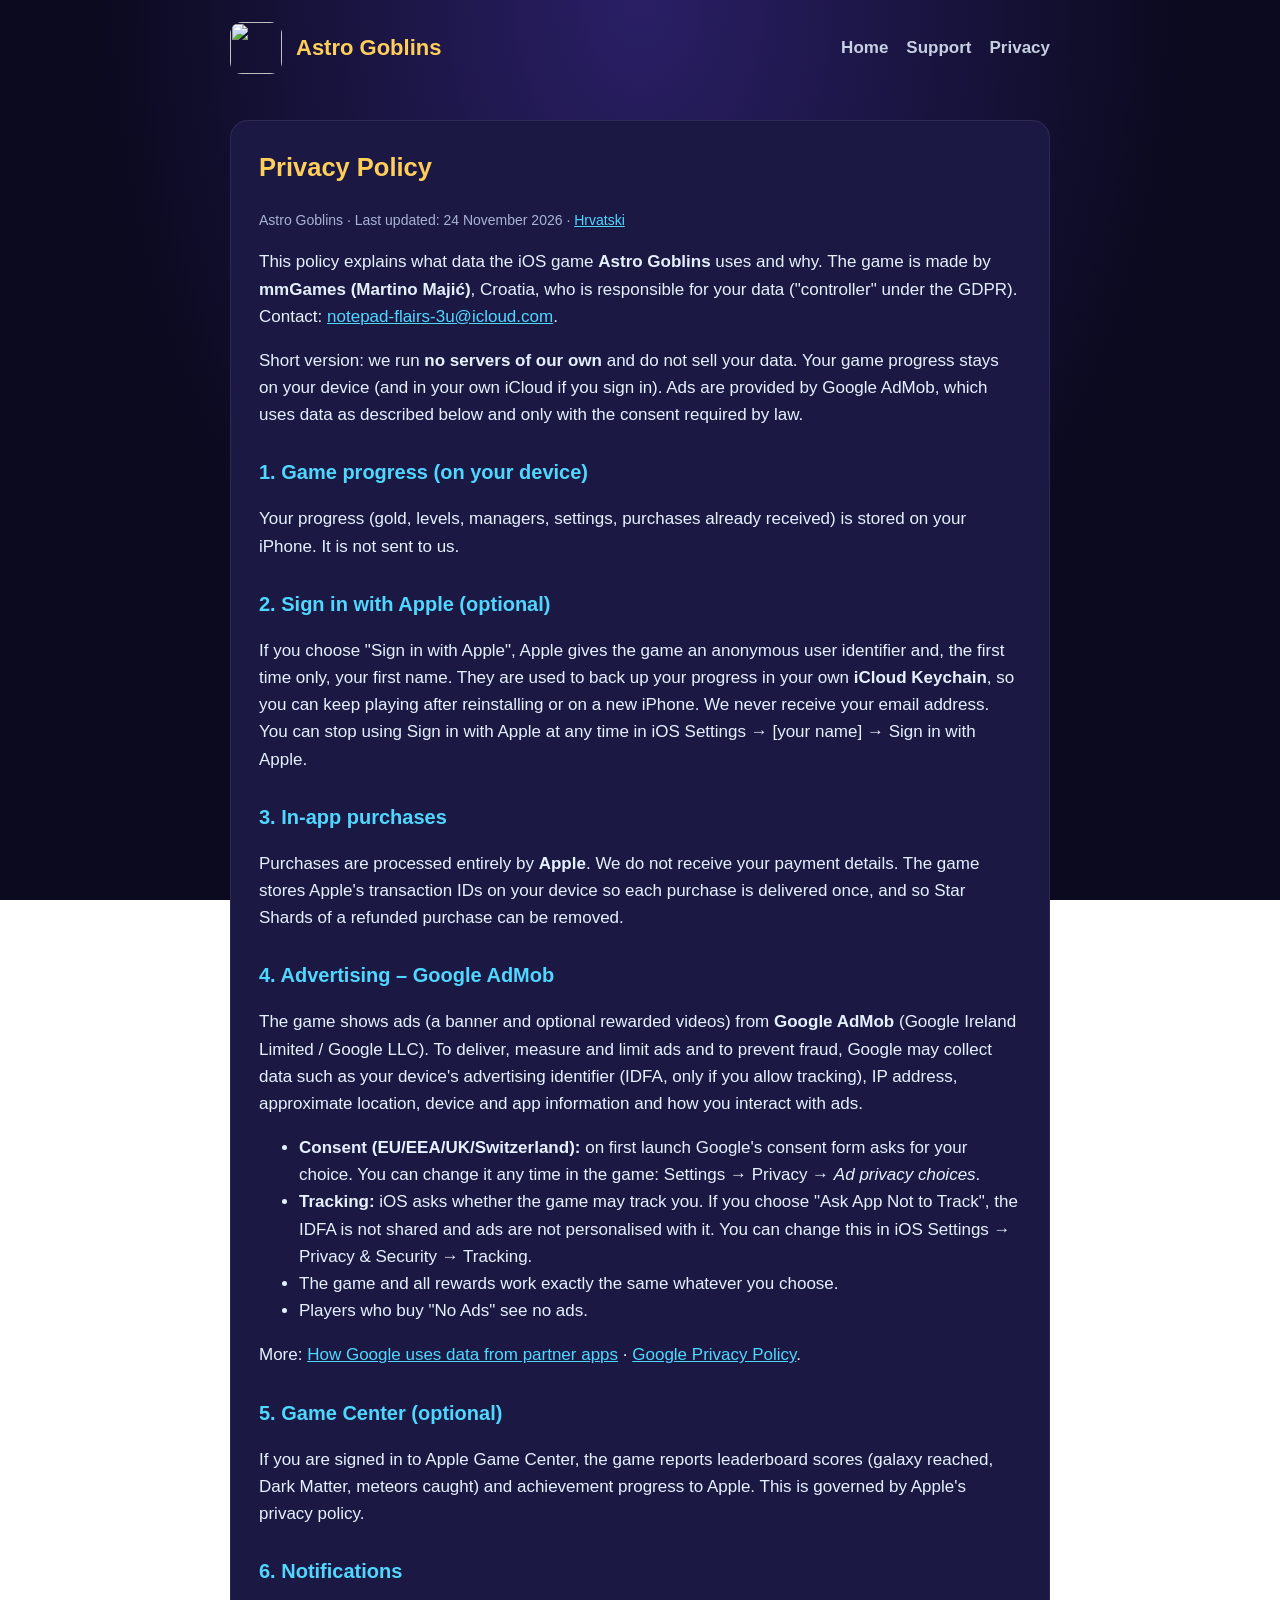
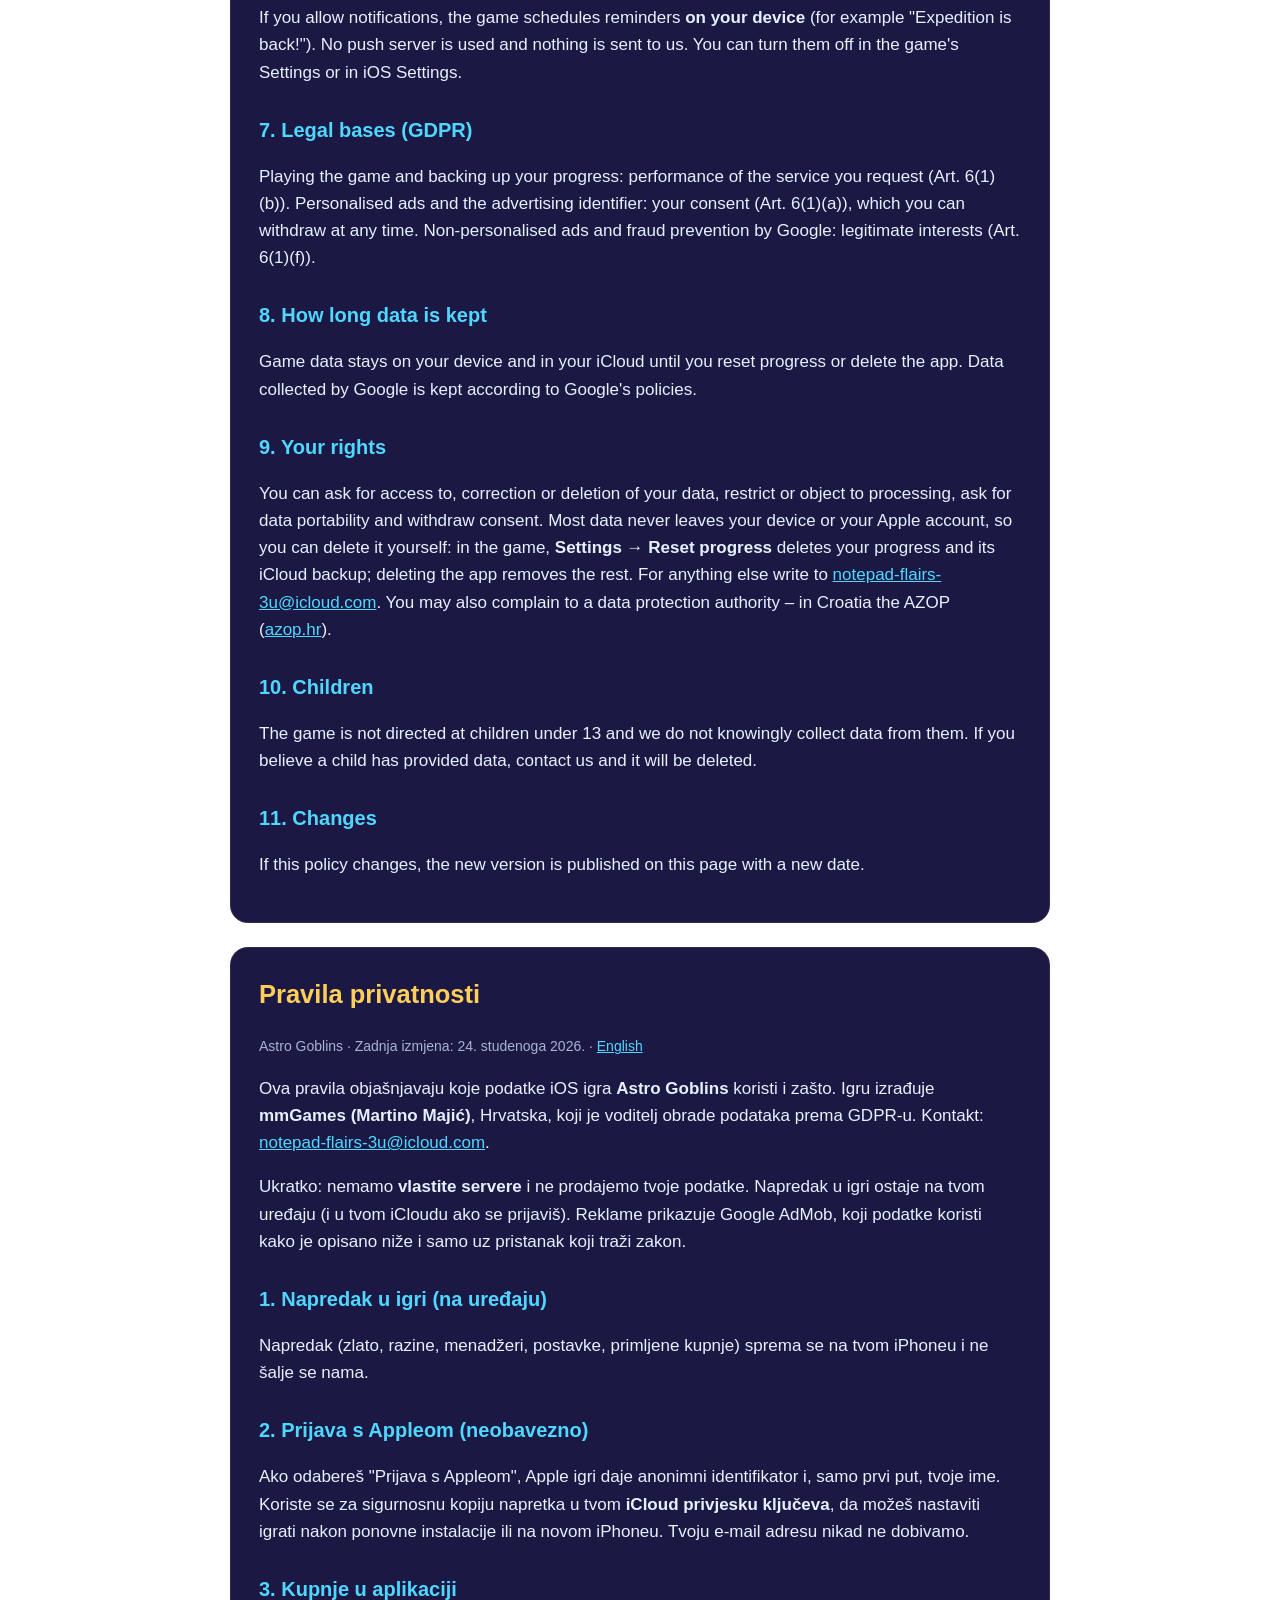
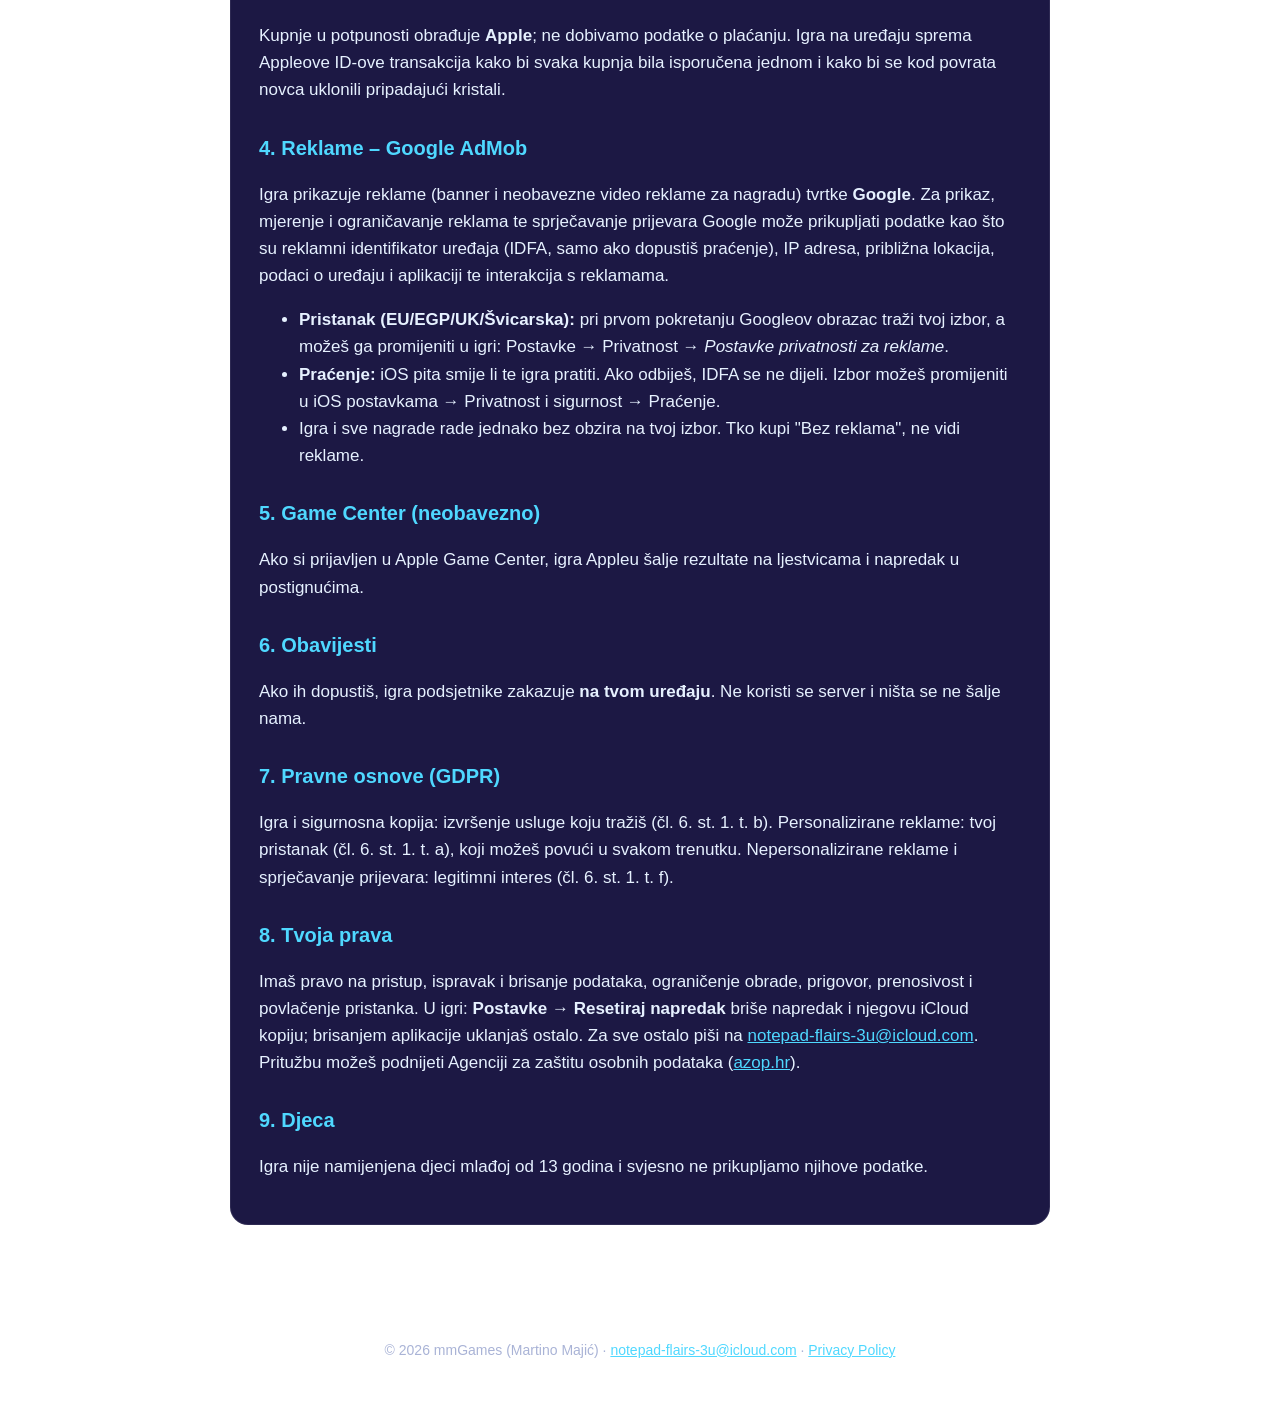
==== privacy.html @ a92253ad "Add files via upload" ====
<!doctype html><html lang="en"><head><meta charset="utf-8"><meta name="viewport" content="width=device-width, initial-scale=1"><link rel="icon" href="images/icon.png"><link rel="stylesheet" href="style.css"><title>Privacy Policy – Astro Goblins</title></head><body>
<header><img src="images/icon.png" alt=""><a class="brand" href="./">Astro Goblins</a><nav><a href="./">Home</a><a href="support.html">Support</a><a href="privacy.html">Privacy</a></nav></header>
<main>
<article id="en">
<h1>Privacy Policy</h1>
<p class="muted">Astro Goblins · Last updated: 24 November 2026 · <a href="#hr">Hrvatski</a></p>
<p>This policy explains what data the iOS game <b>Astro Goblins</b> uses and why. The game is made by <b>mmGames (Martino Majić)</b>, Croatia, who is responsible for your data ("controller" under the GDPR). Contact: <a href="mailto:notepad-flairs-3u@icloud.com">notepad-flairs-3u@icloud.com</a>.</p>
<p>Short version: we run <b>no servers of our own</b> and do not sell your data. Your game progress stays on your device (and in your own iCloud if you sign in). Ads are provided by Google AdMob, which uses data as described below and only with the consent required by law.</p>

<h2>1. Game progress (on your device)</h2>
<p>Your progress (gold, levels, managers, settings, purchases already received) is stored on your iPhone. It is not sent to us.</p>

<h2>2. Sign in with Apple (optional)</h2>
<p>If you choose "Sign in with Apple", Apple gives the game an anonymous user identifier and, the first time only, your first name. They are used to back up your progress in your own <b>iCloud Keychain</b>, so you can keep playing after reinstalling or on a new iPhone. We never receive your email address. You can stop using Sign in with Apple at any time in iOS Settings → [your name] → Sign in with Apple.</p>

<h2>3. In-app purchases</h2>
<p>Purchases are processed entirely by <b>Apple</b>. We do not receive your payment details. The game stores Apple's transaction IDs on your device so each purchase is delivered once, and so Star Shards of a refunded purchase can be removed.</p>

<h2>4. Advertising – Google AdMob</h2>
<p>The game shows ads (a banner and optional rewarded videos) from <b>Google AdMob</b> (Google Ireland Limited / Google LLC). To deliver, measure and limit ads and to prevent fraud, Google may collect data such as your device's advertising identifier (IDFA, only if you allow tracking), IP address, approximate location, device and app information and how you interact with ads.</p>
<ul>
<li><b>Consent (EU/EEA/UK/Switzerland):</b> on first launch Google's consent form asks for your choice. You can change it any time in the game: Settings → Privacy → <i>Ad privacy choices</i>.</li>
<li><b>Tracking:</b> iOS asks whether the game may track you. If you choose "Ask App Not to Track", the IDFA is not shared and ads are not personalised with it. You can change this in iOS Settings → Privacy &amp; Security → Tracking.</li>
<li>The game and all rewards work exactly the same whatever you choose.</li>
<li>Players who buy "No Ads" see no ads.</li>
</ul>
<p>More: <a href="https://policies.google.com/technologies/partner-sites">How Google uses data from partner apps</a> · <a href="https://policies.google.com/privacy">Google Privacy Policy</a>.</p>

<h2>5. Game Center (optional)</h2>
<p>If you are signed in to Apple Game Center, the game reports leaderboard scores (galaxy reached, Dark Matter, meteors caught) and achievement progress to Apple. This is governed by Apple's privacy policy.</p>

<h2>6. Notifications</h2>
<p>If you allow notifications, the game schedules reminders <b>on your device</b> (for example "Expedition is back!"). No push server is used and nothing is sent to us. You can turn them off in the game's Settings or in iOS Settings.</p>

<h2>7. Legal bases (GDPR)</h2>
<p>Playing the game and backing up your progress: performance of the service you request (Art. 6(1)(b)). Personalised ads and the advertising identifier: your consent (Art. 6(1)(a)), which you can withdraw at any time. Non-personalised ads and fraud prevention by Google: legitimate interests (Art. 6(1)(f)).</p>

<h2>8. How long data is kept</h2>
<p>Game data stays on your device and in your iCloud until you reset progress or delete the app. Data collected by Google is kept according to Google's policies.</p>

<h2>9. Your rights</h2>
<p>You can ask for access to, correction or deletion of your data, restrict or object to processing, ask for data portability and withdraw consent. Most data never leaves your device or your Apple account, so you can delete it yourself: in the game, <b>Settings → Reset progress</b> deletes your progress and its iCloud backup; deleting the app removes the rest. For anything else write to <a href="mailto:notepad-flairs-3u@icloud.com">notepad-flairs-3u@icloud.com</a>. You may also complain to a data protection authority – in Croatia the AZOP (<a href="https://azop.hr">azop.hr</a>).</p>

<h2>10. Children</h2>
<p>The game is not directed at children under 13 and we do not knowingly collect data from them. If you believe a child has provided data, contact us and it will be deleted.</p>

<h2>11. Changes</h2>
<p>If this policy changes, the new version is published on this page with a new date.</p>
</article>

<article id="hr" lang="hr">
<h1>Pravila privatnosti</h1>
<p class="muted">Astro Goblins · Zadnja izmjena: 24. studenoga 2026. · <a href="#en">English</a></p>
<p>Ova pravila objašnjavaju koje podatke iOS igra <b>Astro Goblins</b> koristi i zašto. Igru izrađuje <b>mmGames (Martino Majić)</b>, Hrvatska, koji je voditelj obrade podataka prema GDPR-u. Kontakt: <a href="mailto:notepad-flairs-3u@icloud.com">notepad-flairs-3u@icloud.com</a>.</p>
<p>Ukratko: nemamo <b>vlastite servere</b> i ne prodajemo tvoje podatke. Napredak u igri ostaje na tvom uređaju (i u tvom iCloudu ako se prijaviš). Reklame prikazuje Google AdMob, koji podatke koristi kako je opisano niže i samo uz pristanak koji traži zakon.</p>
<h2>1. Napredak u igri (na uređaju)</h2>
<p>Napredak (zlato, razine, menadžeri, postavke, primljene kupnje) sprema se na tvom iPhoneu i ne šalje se nama.</p>
<h2>2. Prijava s Appleom (neobavezno)</h2>
<p>Ako odabereš "Prijava s Appleom", Apple igri daje anonimni identifikator i, samo prvi put, tvoje ime. Koriste se za sigurnosnu kopiju napretka u tvom <b>iCloud privjesku ključeva</b>, da možeš nastaviti igrati nakon ponovne instalacije ili na novom iPhoneu. Tvoju e-mail adresu nikad ne dobivamo.</p>
<h2>3. Kupnje u aplikaciji</h2>
<p>Kupnje u potpunosti obrađuje <b>Apple</b>; ne dobivamo podatke o plaćanju. Igra na uređaju sprema Appleove ID-ove transakcija kako bi svaka kupnja bila isporučena jednom i kako bi se kod povrata novca uklonili pripadajući kristali.</p>
<h2>4. Reklame – Google AdMob</h2>
<p>Igra prikazuje reklame (banner i neobavezne video reklame za nagradu) tvrtke <b>Google</b>. Za prikaz, mjerenje i ograničavanje reklama te sprječavanje prijevara Google može prikupljati podatke kao što su reklamni identifikator uređaja (IDFA, samo ako dopustiš praćenje), IP adresa, približna lokacija, podaci o uređaju i aplikaciji te interakcija s reklamama.</p>
<ul>
<li><b>Pristanak (EU/EGP/UK/Švicarska):</b> pri prvom pokretanju Googleov obrazac traži tvoj izbor, a možeš ga promijeniti u igri: Postavke → Privatnost → <i>Postavke privatnosti za reklame</i>.</li>
<li><b>Praćenje:</b> iOS pita smije li te igra pratiti. Ako odbiješ, IDFA se ne dijeli. Izbor možeš promijeniti u iOS postavkama → Privatnost i sigurnost → Praćenje.</li>
<li>Igra i sve nagrade rade jednako bez obzira na tvoj izbor. Tko kupi "Bez reklama", ne vidi reklame.</li>
</ul>
<h2>5. Game Center (neobavezno)</h2>
<p>Ako si prijavljen u Apple Game Center, igra Appleu šalje rezultate na ljestvicama i napredak u postignućima.</p>
<h2>6. Obavijesti</h2>
<p>Ako ih dopustiš, igra podsjetnike zakazuje <b>na tvom uređaju</b>. Ne koristi se server i ništa se ne šalje nama.</p>
<h2>7. Pravne osnove (GDPR)</h2>
<p>Igra i sigurnosna kopija: izvršenje usluge koju tražiš (čl. 6. st. 1. t. b). Personalizirane reklame: tvoj pristanak (čl. 6. st. 1. t. a), koji možeš povući u svakom trenutku. Nepersonalizirane reklame i sprječavanje prijevara: legitimni interes (čl. 6. st. 1. t. f).</p>
<h2>8. Tvoja prava</h2>
<p>Imaš pravo na pristup, ispravak i brisanje podataka, ograničenje obrade, prigovor, prenosivost i povlačenje pristanka. U igri: <b>Postavke → Resetiraj napredak</b> briše napredak i njegovu iCloud kopiju; brisanjem aplikacije uklanjaš ostalo. Za sve ostalo piši na <a href="mailto:notepad-flairs-3u@icloud.com">notepad-flairs-3u@icloud.com</a>. Pritužbu možeš podnijeti Agenciji za zaštitu osobnih podataka (<a href="https://azop.hr">azop.hr</a>).</p>
<h2>9. Djeca</h2>
<p>Igra nije namijenjena djeci mlađoj od 13 godina i svjesno ne prikupljamo njihove podatke.</p>
</article>
</main>
<footer>© 2026 mmGames (Martino Majić) · <a href="mailto:notepad-flairs-3u@icloud.com">notepad-flairs-3u@icloud.com</a> · <a href="privacy.html">Privacy Policy</a></footer></body></html>
---- style.css ----
:root { --bg:#0b0a1f; --panel:#1c1844; --gold:#ffcf5a; --cyan:#4fd8ff; --text:#e6f1ff; --muted:#a9b3d6; }
* { box-sizing: border-box; }
body { margin:0; background: radial-gradient(ellipse at top, #2a1f66 0%, var(--bg) 60%) fixed; color:var(--text);
       font: 17px/1.6 -apple-system, BlinkMacSystemFont, "Avenir Next", "Segoe UI", Roboto, sans-serif; }
a { color: var(--cyan); }
header { display:flex; align-items:center; gap:14px; max-width:860px; margin:0 auto; padding:22px 20px; }
header img { width:52px; height:52px; border-radius:12px; }
header .brand { font-weight:800; font-size:22px; color:var(--gold); text-decoration:none; }
nav { margin-left:auto; display:flex; gap:18px; font-weight:600; }
nav a { text-decoration:none; color:var(--text); opacity:.85; }
nav a:hover { opacity:1; color:var(--gold); }
main { max-width:860px; margin:0 auto; padding:0 20px 60px; }
.hero { text-align:center; padding:20px 0 10px; }
.hero img.poster { width:100%; max-width:420px; border-radius:22px; box-shadow:0 20px 60px rgba(0,0,0,.55); }
.hero h1 { font-size:44px; margin:24px 0 6px; color:var(--gold); letter-spacing:.5px; }
.hero p.tag { font-size:20px; color:var(--muted); margin:0 0 18px; }
.badge { display:inline-block; padding:12px 22px; border-radius:14px; background:linear-gradient(#7b4dff,#4a22b0); color:#fff; font-weight:800; }
.cards { display:grid; grid-template-columns:repeat(auto-fit,minmax(230px,1fr)); gap:14px; margin:34px 0; }
.card { background:var(--panel); border:1px solid rgba(79,216,255,.25); border-radius:16px; padding:18px; }
.card h3 { margin:0 0 6px; color:var(--gold); font-size:18px; }
.card p { margin:0; color:var(--muted); font-size:15px; }
article { background:var(--panel); border-radius:18px; padding:26px 28px; margin:24px 0; border:1px solid rgba(255,255,255,.08); }
article h1 { color:var(--gold); margin-top:0; }
article h2 { color:var(--cyan); font-size:20px; margin-top:28px; }
.muted { color:var(--muted); font-size:14px; }
.lang { margin:10px 0 0; }
footer { text-align:center; color:var(--muted); font-size:14px; padding:30px 20px 40px; }
details { background:rgba(255,255,255,.04); border-radius:12px; padding:12px 16px; margin:10px 0; }
summary { cursor:pointer; font-weight:700; }
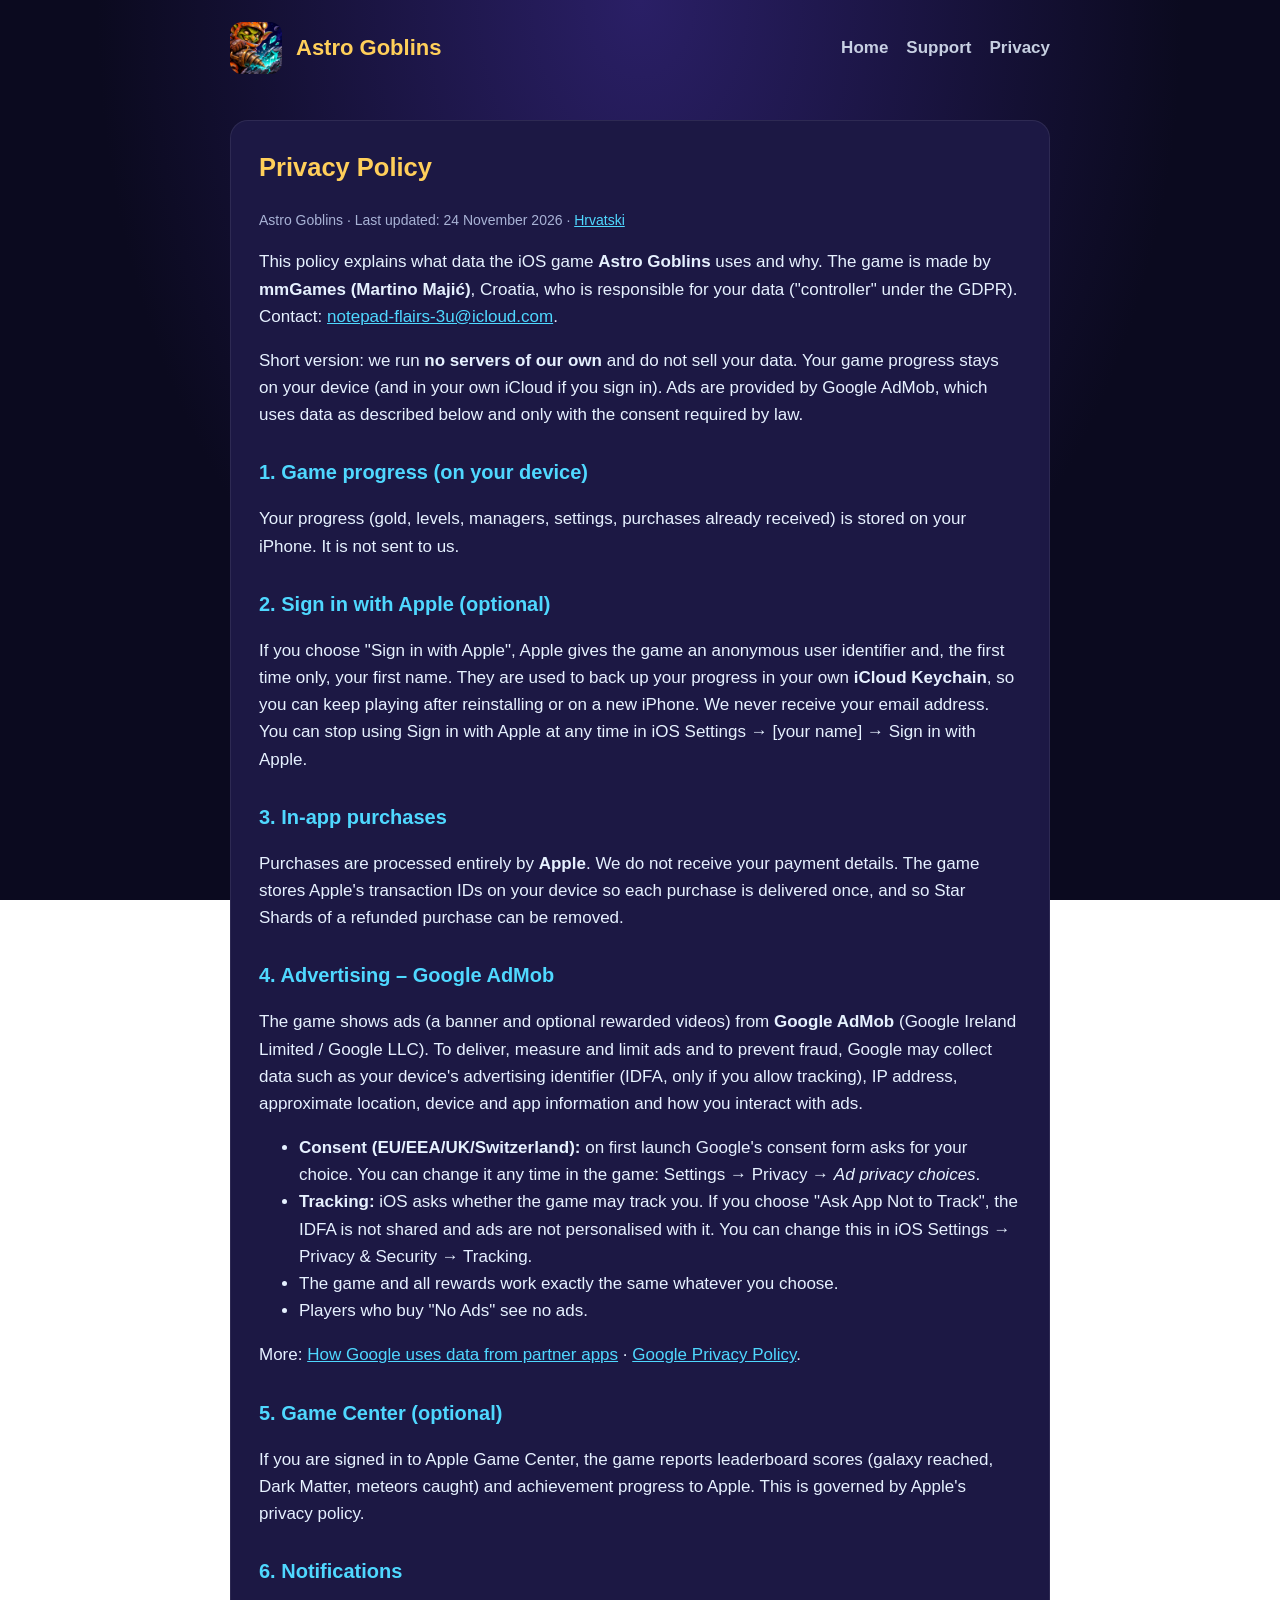
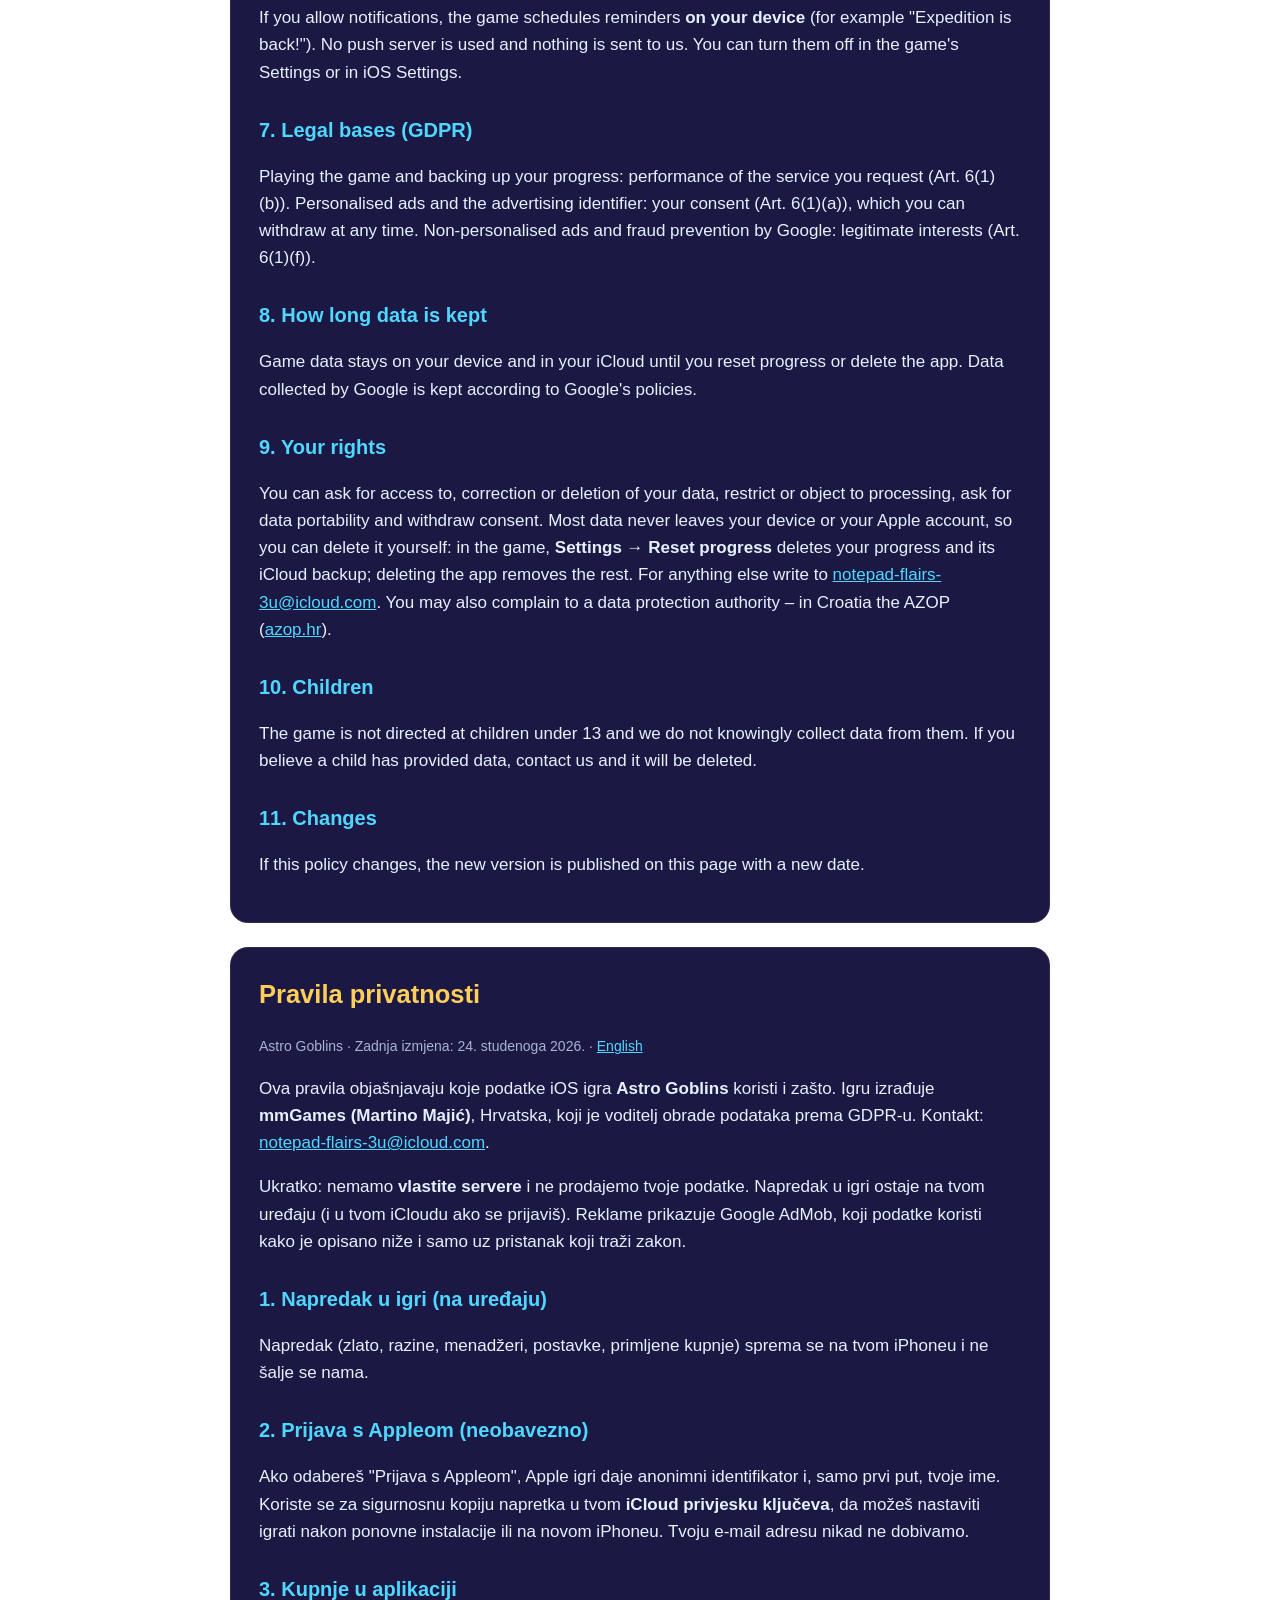
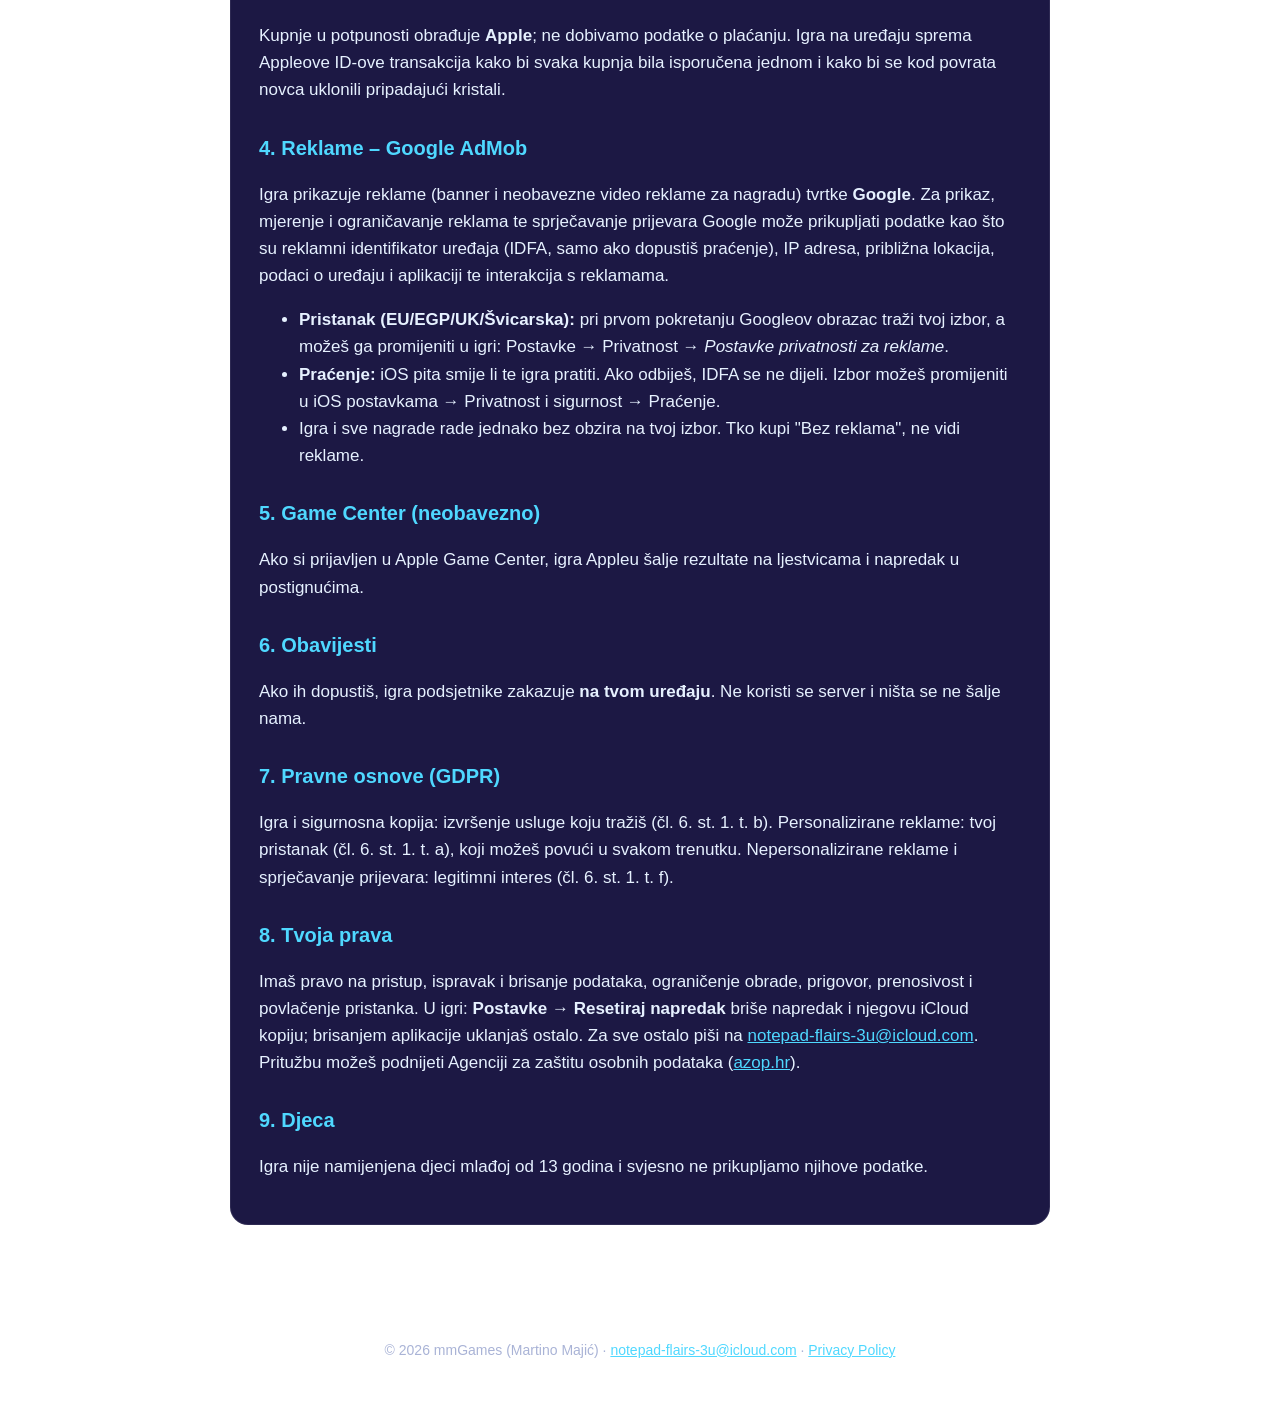
==== commit fefef83a: "Add files via upload" ====
--- a/privacy.html
+++ b/privacy.html
@@ -1,5 +1,5 @@
-<!doctype html><html lang="en"><head><meta charset="utf-8"><meta name="viewport" content="width=device-width, initial-scale=1"><link rel="icon" href="images/icon.png"><link rel="stylesheet" href="style.css"><title>Privacy Policy – Astro Goblins</title></head><body>
-<header><img src="images/icon.png" alt=""><a class="brand" href="./">Astro Goblins</a><nav><a href="./">Home</a><a href="support.html">Support</a><a href="privacy.html">Privacy</a></nav></header>
+<!doctype html><html lang="en"><head><meta charset="utf-8"><meta name="viewport" content="width=device-width, initial-scale=1"><link rel="icon" href="icon.png"><link rel="stylesheet" href="style.css"><title>Privacy Policy – Astro Goblins</title></head><body>
+<header><img src="icon.png" alt=""><a class="brand" href="./">Astro Goblins</a><nav><a href="./">Home</a><a href="support.html">Support</a><a href="privacy.html">Privacy</a></nav></header>
 <main>
 <article id="en">
 <h1>Privacy Policy</h1>
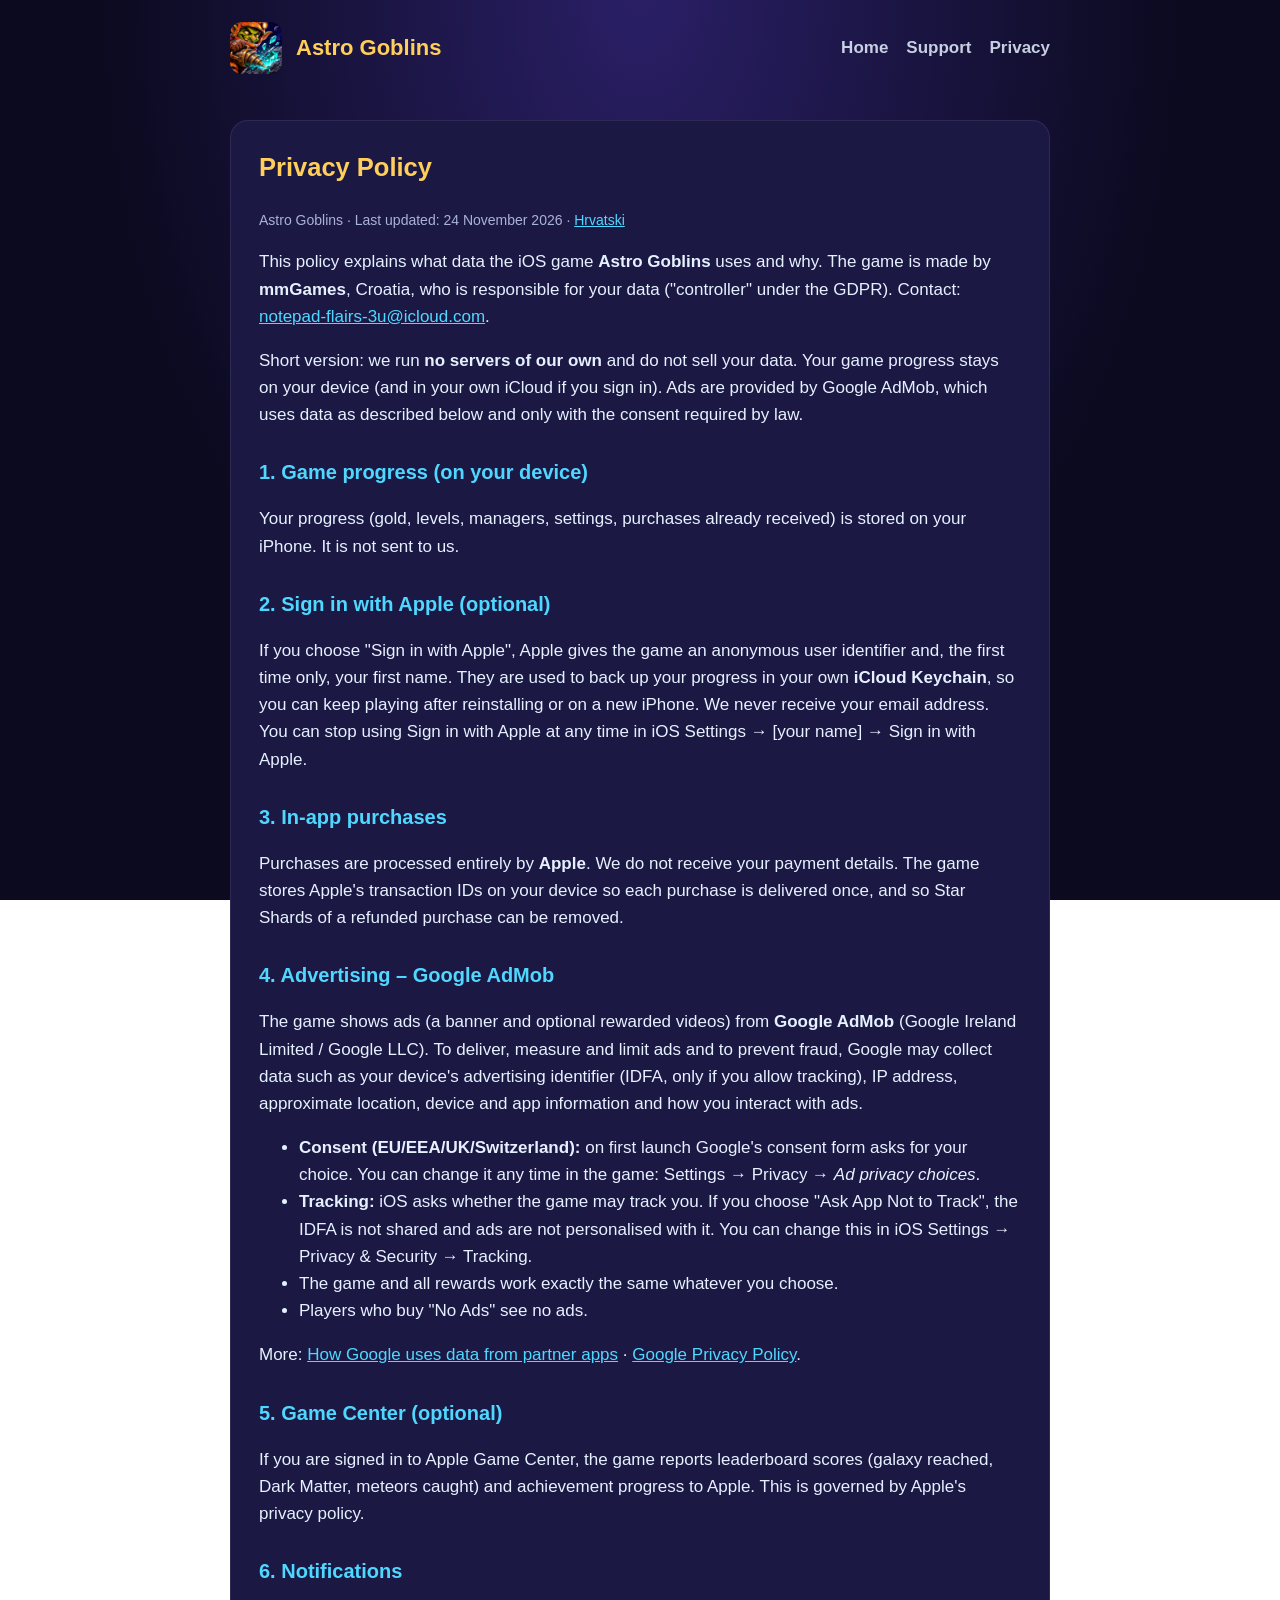
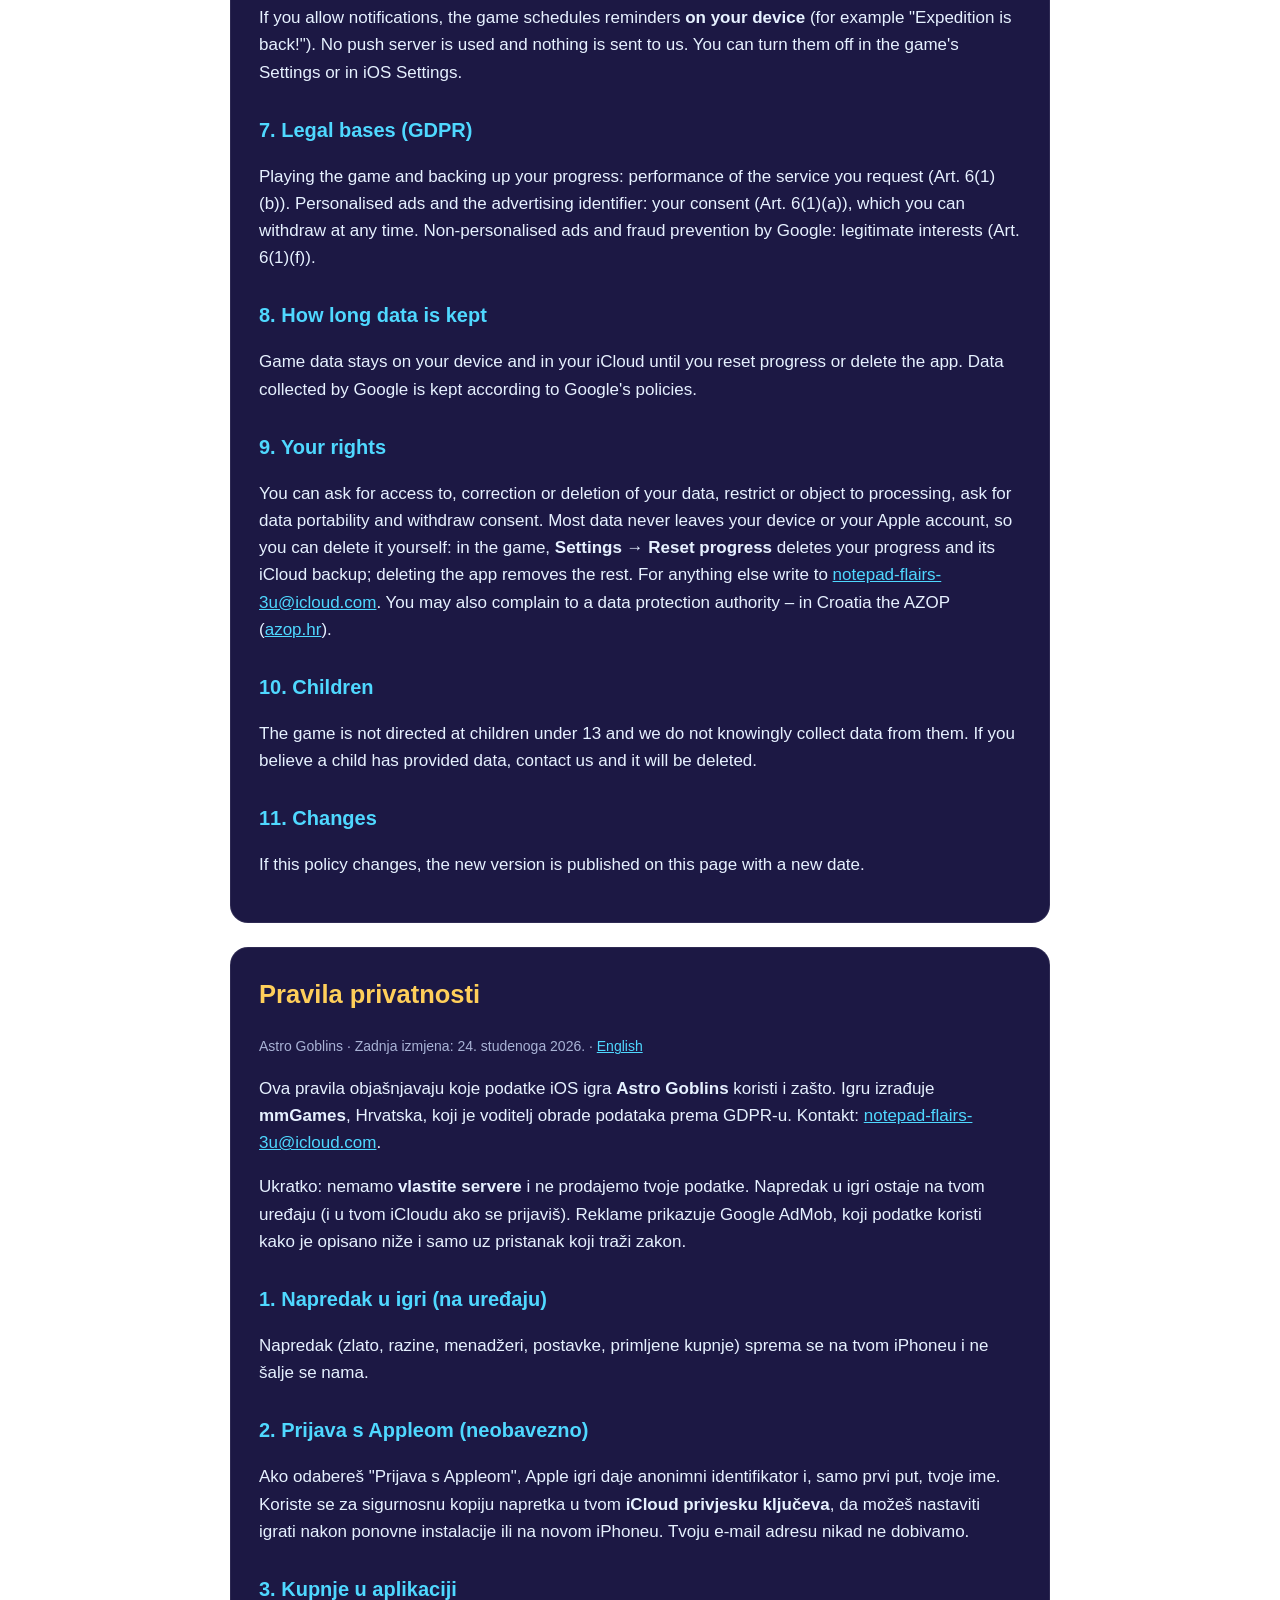
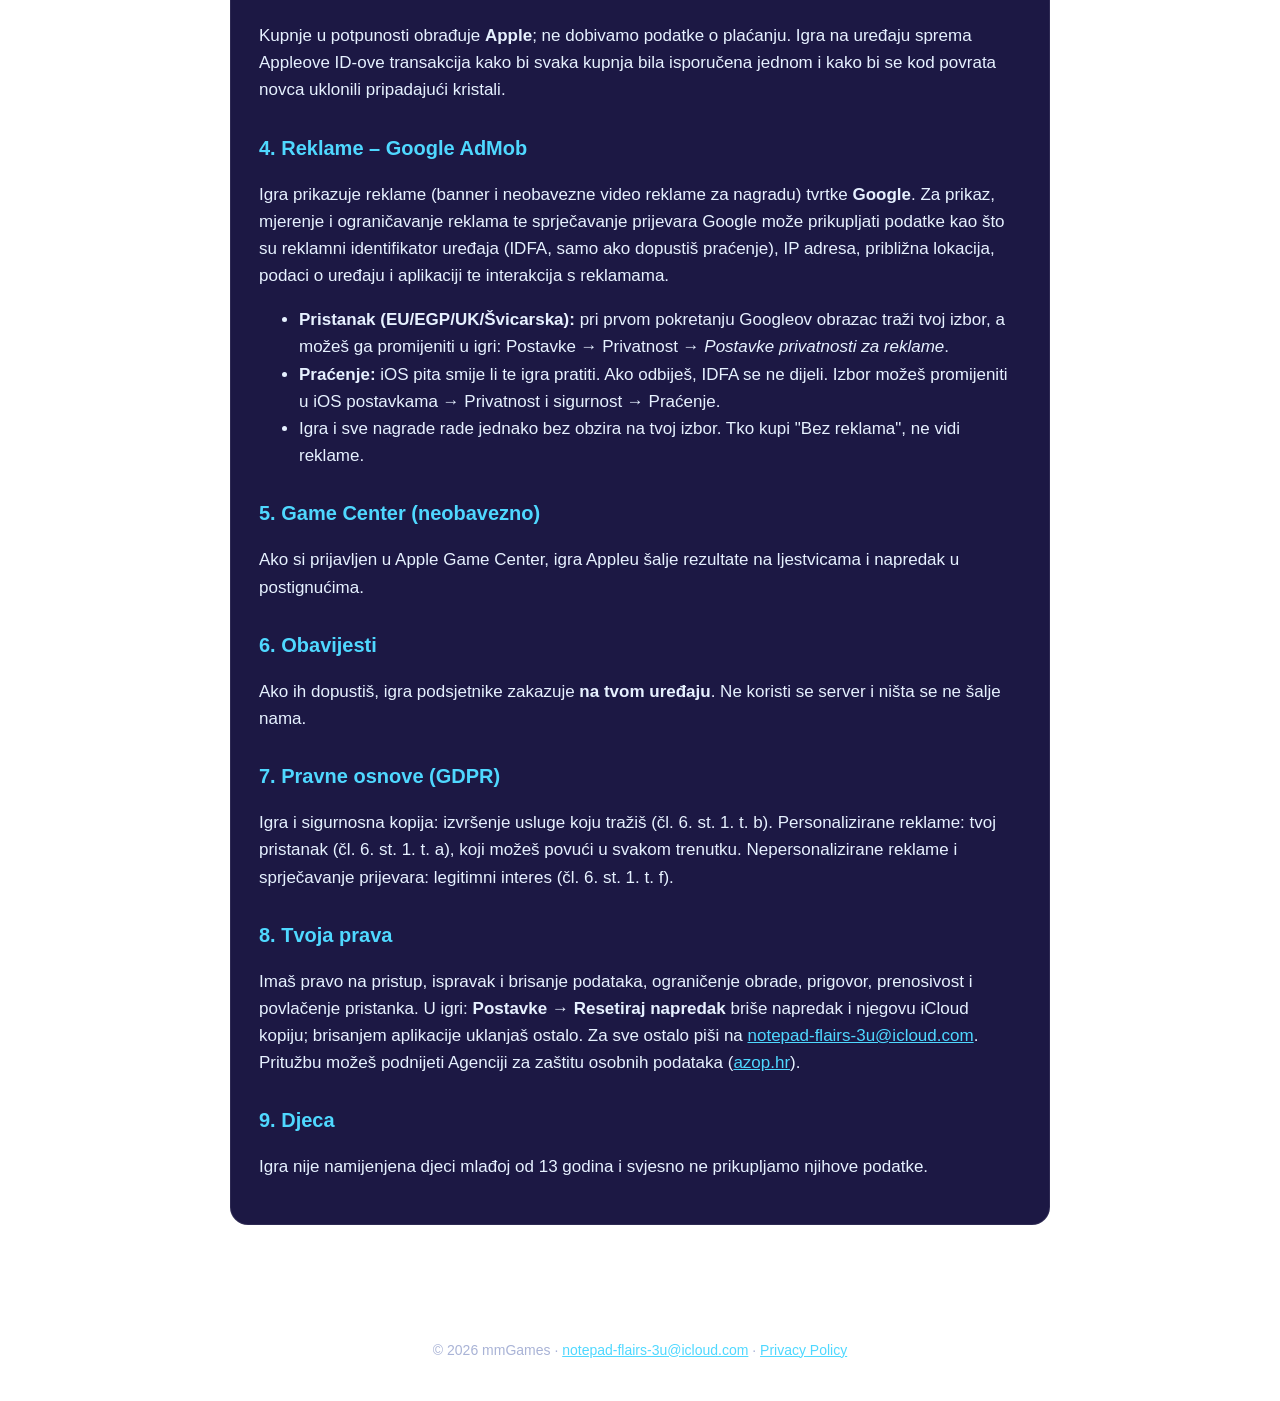
==== commit 4fd5d747: "Add files via upload" ====
--- a/privacy.html
+++ b/privacy.html
@@ -4,7 +4,7 @@
 <article id="en">
 <h1>Privacy Policy</h1>
 <p class="muted">Astro Goblins · Last updated: 24 November 2026 · <a href="#hr">Hrvatski</a></p>
-<p>This policy explains what data the iOS game <b>Astro Goblins</b> uses and why. The game is made by <b>mmGames (Martino Majić)</b>, Croatia, who is responsible for your data ("controller" under the GDPR). Contact: <a href="mailto:notepad-flairs-3u@icloud.com">notepad-flairs-3u@icloud.com</a>.</p>
+<p>This policy explains what data the iOS game <b>Astro Goblins</b> uses and why. The game is made by <b>mmGames</b>, Croatia, who is responsible for your data ("controller" under the GDPR). Contact: <a href="mailto:notepad-flairs-3u@icloud.com">notepad-flairs-3u@icloud.com</a>.</p>
 <p>Short version: we run <b>no servers of our own</b> and do not sell your data. Your game progress stays on your device (and in your own iCloud if you sign in). Ads are provided by Google AdMob, which uses data as described below and only with the consent required by law.</p>
 
 <h2>1. Game progress (on your device)</h2>
@@ -51,7 +51,7 @@
 <article id="hr" lang="hr">
 <h1>Pravila privatnosti</h1>
 <p class="muted">Astro Goblins · Zadnja izmjena: 24. studenoga 2026. · <a href="#en">English</a></p>
-<p>Ova pravila objašnjavaju koje podatke iOS igra <b>Astro Goblins</b> koristi i zašto. Igru izrađuje <b>mmGames (Martino Majić)</b>, Hrvatska, koji je voditelj obrade podataka prema GDPR-u. Kontakt: <a href="mailto:notepad-flairs-3u@icloud.com">notepad-flairs-3u@icloud.com</a>.</p>
+<p>Ova pravila objašnjavaju koje podatke iOS igra <b>Astro Goblins</b> koristi i zašto. Igru izrađuje <b>mmGames</b>, Hrvatska, koji je voditelj obrade podataka prema GDPR-u. Kontakt: <a href="mailto:notepad-flairs-3u@icloud.com">notepad-flairs-3u@icloud.com</a>.</p>
 <p>Ukratko: nemamo <b>vlastite servere</b> i ne prodajemo tvoje podatke. Napredak u igri ostaje na tvom uređaju (i u tvom iCloudu ako se prijaviš). Reklame prikazuje Google AdMob, koji podatke koristi kako je opisano niže i samo uz pristanak koji traži zakon.</p>
 <h2>1. Napredak u igri (na uređaju)</h2>
 <p>Napredak (zlato, razine, menadžeri, postavke, primljene kupnje) sprema se na tvom iPhoneu i ne šalje se nama.</p>
@@ -78,4 +78,4 @@
 <p>Igra nije namijenjena djeci mlađoj od 13 godina i svjesno ne prikupljamo njihove podatke.</p>
 </article>
 </main>
-<footer>© 2026 mmGames (Martino Majić) · <a href="mailto:notepad-flairs-3u@icloud.com">notepad-flairs-3u@icloud.com</a> · <a href="privacy.html">Privacy Policy</a></footer></body></html>
+<footer>© 2026 mmGames · <a href="mailto:notepad-flairs-3u@icloud.com">notepad-flairs-3u@icloud.com</a> · <a href="privacy.html">Privacy Policy</a></footer></body></html>
--- a/style.css
+++ b/style.css
@@ -14,7 +14,7 @@
 .hero img.poster { width:100%; max-width:420px; border-radius:22px; box-shadow:0 20px 60px rgba(0,0,0,.55); }
 .hero h1 { font-size:44px; margin:24px 0 6px; color:var(--gold); letter-spacing:.5px; }
 .hero p.tag { font-size:20px; color:var(--muted); margin:0 0 18px; }
-.badge { display:inline-block; padding:12px 22px; border-radius:14px; background:linear-gradient(#7b4dff,#4a22b0); color:#fff; font-weight:800; }
+.badge { display:inline-block; padding:12px 22px; border-radius:14px; background:linear-gradient(#7b4dff,#4a22b0); color:#fff; font-weight:800; text-decoration:none; }
 .cards { display:grid; grid-template-columns:repeat(auto-fit,minmax(230px,1fr)); gap:14px; margin:34px 0; }
 .card { background:var(--panel); border:1px solid rgba(79,216,255,.25); border-radius:16px; padding:18px; }
 .card h3 { margin:0 0 6px; color:var(--gold); font-size:18px; }
